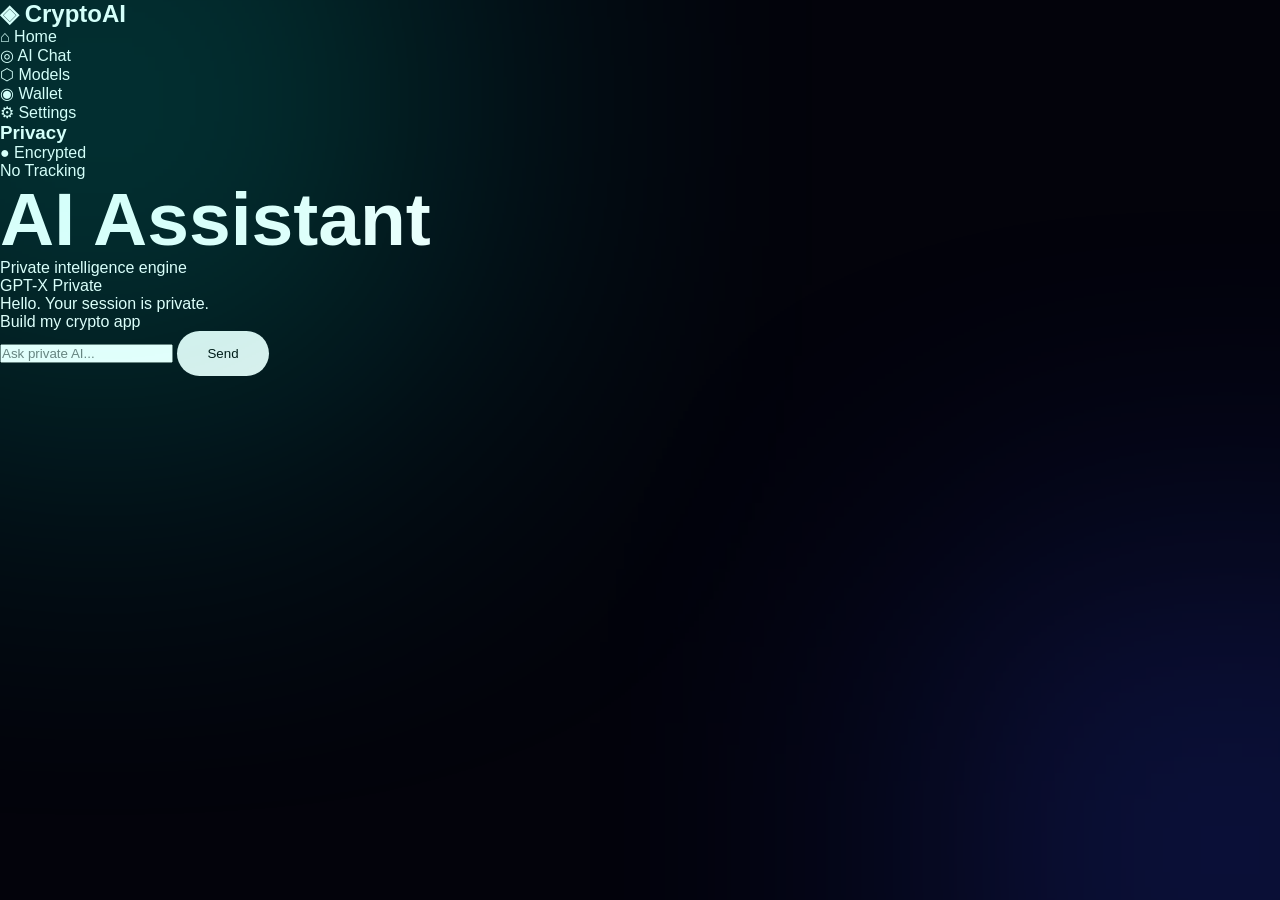
==== dashboard.html @ 62387738 "Add initial CryptoAI Dashboard HTML structure" ====
<!DOCTYPE html>

<html>

<head>

<title>CryptoAI Dashboard</title>

<link rel="stylesheet" href="style.css">

</head>


<body>


<div class="dashboard">


<aside class="sidebar">


<h2>
◈ CryptoAI
</h2>


<div class="menu">

<p>⌂ Home</p>

<p>◎ AI Chat</p>

<p>⬡ Models</p>

<p>◉ Wallet</p>

<p>⚙ Settings</p>

</div>



<div class="privacy-box">

<h3>
Privacy
</h3>

<p>
● Encrypted
</p>

<p>
No Tracking
</p>


</div>


</aside>





<main class="main-panel">


<header>


<div>

<h1>
AI Assistant
</h1>

<p>
Private intelligence engine
</p>

</div>




<div class="model">

GPT-X Private

</div>


</header>





<section class="chat">


<div class="message ai">

Hello. 
Your session is private.

</div>



<div class="message user">

Build my crypto app

</div>


</section>




<footer>


<input

placeholder="Ask private AI..."

>


<button>

Send

</button>


</footer>



</main>




</div>


<script src="script.js"></script>


</body>

</html>
---- style.css ----
*{

margin:0;
padding:0;
box-sizing:border-box;
font-family:Inter,Arial;

}


body{

background:#03030b;
color:white;
overflow-x:hidden;

}



/* background */

body:before{

content:"";

position:fixed;

width:600px;
height:600px;

background:#00ffe1;

filter:blur(180px);

opacity:.25;

top:-200px;
left:-200px;

}



body:after{

content:"";

position:fixed;

width:500px;
height:500px;

background:#304cff;

filter:blur(170px);

opacity:.3;

right:-200px;
bottom:-200px;

}



nav{

height:90px;

display:flex;
align-items:center;
justify-content:space-between;

padding:0 7%;

}



.logo{

font-size:28px;

font-weight:800;

color:#00ffe1;

}



.nav-links{

display:flex;

gap:35px;

}



.nav-links a{

opacity:.8;

}



button{

cursor:pointer;

border:none;

border-radius:30px;

padding:15px 30px;

}



.nav-btn,
.primary{

background:#00ffe1;

color:black;

font-weight:bold;

}





.hero{

min-height:80vh;

display:flex;

align-items:center;

justify-content:space-around;

padding:50px 7%;

gap:40px;

}



.hero-content{

max-width:600px;

}



.badge{

display:inline-block;

padding:10px 20px;

border-radius:30px;

background:rgba(255,255,255,.08);

backdrop-filter:blur(20px);

margin-bottom:20px;

}



h1{

font-size:75px;

line-height:1.05;

}



.hero p{

font-size:22px;

opacity:.7;

margin:30px 0;

}



.secondary{

background:rgba(255,255,255,.1);

color:white;

margin-left:15px;

}



.ai-card{

width:380px;

height:450px;

background:

rgba(255,255,255,.08);

border-radius:40px;

backdrop-filter:blur(30px);

padding:30px;

box-shadow:

0 0 50px #00ffe144;


transform:

rotateY(-15deg);


}



.orb{

width:220px;
height:220px;

margin:auto;


border-radius:50%;


background:

radial-gradient(circle,#fff,#00ffe1,#304cff);


box-shadow:

0 0 80px #00ffe1;


animation:pulse 3s infinite;

}



.card-content{

margin-top:30px;

}



.status{

margin-top:20px;

color:#00ffe1;

}





.services{

padding:80px 7%;

}



.services h2{

font-size:45px;

margin-bottom:40px;

}



.cards{

display:grid;

grid-template-columns:

repeat(3,1fr);

gap:25px;

}



.card{

background:

rgba(255,255,255,.07);

padding:40px;

border-radius:30px;

backdrop-filter:blur(20px);

transition:.3s;

}



.card:hover{

transform:translateY(-15px);

box-shadow:

0 20px 60px #00ffe133;

}




@keyframes pulse{

0%{

transform:scale(1);

}


50%{

transform:scale(1.1);

}


100%{

transform:scale(1);

}


}





@media(max-width:900px){


.hero{

flex-direction:column;

}



h1{

font-size:45px;

}


.cards{

grid-template-columns:1fr;

}



.nav-links{

display:none;

}



}
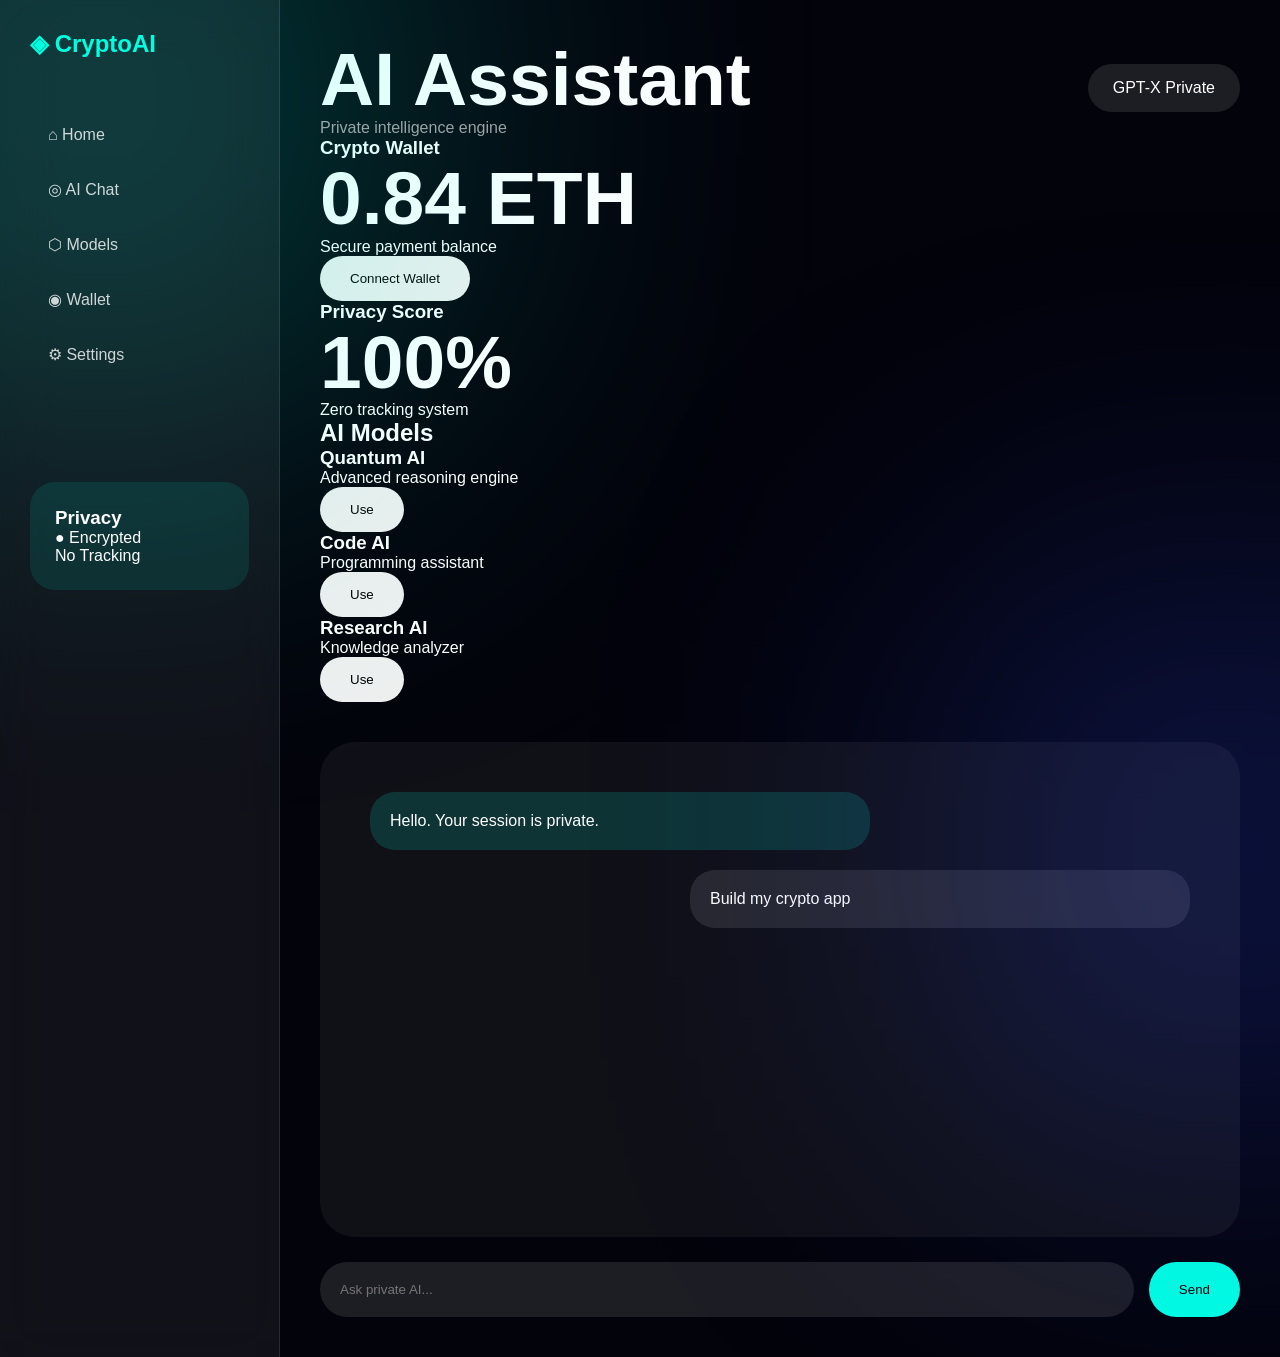
==== commit 6aba492b: "Add wallet and AI model sections to dashboard" ====
--- a/dashboard.html
+++ b/dashboard.html
@@ -96,7 +96,139 @@
 </header>
 
 
-
+<!-- WALLET AREA -->
+
+<section class="wallet-section">
+
+
+<div class="wallet-card">
+
+<h3>
+Crypto Wallet
+</h3>
+
+
+<h1>
+0.84 ETH
+</h1>
+
+
+<p>
+Secure payment balance
+</p>
+
+
+<button>
+Connect Wallet
+</button>
+
+
+</div>
+
+
+
+<div class="wallet-card">
+
+<h3>
+Privacy Score
+</h3>
+
+
+<h1>
+100%
+</h1>
+
+
+<p>
+Zero tracking system
+</p>
+
+
+</div>
+
+
+</section>
+
+
+
+
+
+<!-- AI MARKET -->
+
+<section class="market">
+
+
+<h2>
+AI Models
+</h2>
+
+
+
+<div class="model-grid">
+
+
+
+<div class="model-card">
+
+<h3>
+Quantum AI
+</h3>
+
+<p>
+Advanced reasoning engine
+</p>
+
+<button>
+Use
+</button>
+
+</div>
+
+
+
+
+<div class="model-card">
+
+<h3>
+Code AI
+</h3>
+
+<p>
+Programming assistant
+</p>
+
+<button>
+Use
+</button>
+
+</div>
+
+
+
+
+
+<div class="model-card">
+
+<h3>
+Research AI
+</h3>
+
+<p>
+Knowledge analyzer
+</p>
+
+<button>
+Use
+</button>
+
+</div>
+
+
+
+</div>
+
+
+</section>
 
 
 <section class="chat">
--- a/style.css
+++ b/style.css
@@ -419,3 +419,237 @@
 
 
 }
+/* DASHBOARD */
+
+
+.dashboard{
+
+display:flex;
+
+min-height:100vh;
+
+}
+
+
+
+.sidebar{
+
+width:280px;
+
+padding:30px;
+
+background:
+
+rgba(255,255,255,.06);
+
+backdrop-filter:blur(25px);
+
+border-right:1px solid rgba(255,255,255,.1);
+
+}
+
+
+
+.sidebar h2{
+
+color:#00ffe1;
+
+margin-bottom:50px;
+
+}
+
+
+
+.menu p{
+
+padding:18px;
+
+opacity:.8;
+
+cursor:pointer;
+
+}
+
+
+
+.menu p:hover{
+
+background:rgba(255,255,255,.1);
+
+border-radius:15px;
+
+}
+
+
+
+.privacy-box{
+
+margin-top:100px;
+
+padding:25px;
+
+border-radius:25px;
+
+background:rgba(0,255,220,.1);
+
+}
+
+
+
+.main-panel{
+
+flex:1;
+
+padding:40px;
+
+}
+
+
+
+header{
+
+display:flex;
+
+justify-content:space-between;
+
+align-items:center;
+
+}
+
+
+
+header p{
+
+opacity:.6;
+
+}
+
+
+
+.model{
+
+background:rgba(255,255,255,.1);
+
+padding:15px 25px;
+
+border-radius:30px;
+
+}
+
+
+
+
+.chat{
+
+margin-top:40px;
+
+height:55vh;
+
+padding:30px;
+
+background:
+
+rgba(255,255,255,.05);
+
+border-radius:35px;
+
+overflow:auto;
+
+}
+
+
+
+
+.message{
+
+max-width:500px;
+
+padding:20px;
+
+margin:20px;
+
+border-radius:25px;
+
+}
+
+
+
+.ai{
+
+background:rgba(0,255,220,.15);
+
+}
+
+
+
+.user{
+
+background:rgba(255,255,255,.1);
+
+margin-left:auto;
+
+}
+
+
+
+
+
+footer{
+
+margin-top:25px;
+
+display:flex;
+
+gap:15px;
+
+}
+
+
+
+footer input{
+
+flex:1;
+
+padding:20px;
+
+border-radius:30px;
+
+border:none;
+
+background:
+
+rgba(255,255,255,.1);
+
+color:white;
+
+}
+
+
+
+footer button{
+
+background:#00ffe1;
+
+}
+
+
+
+
+
+@media(max-width:800px){
+
+
+.sidebar{
+
+display:none;
+
+}
+
+
+.main-panel{
+
+padding:20px;
+
+}
+
+}
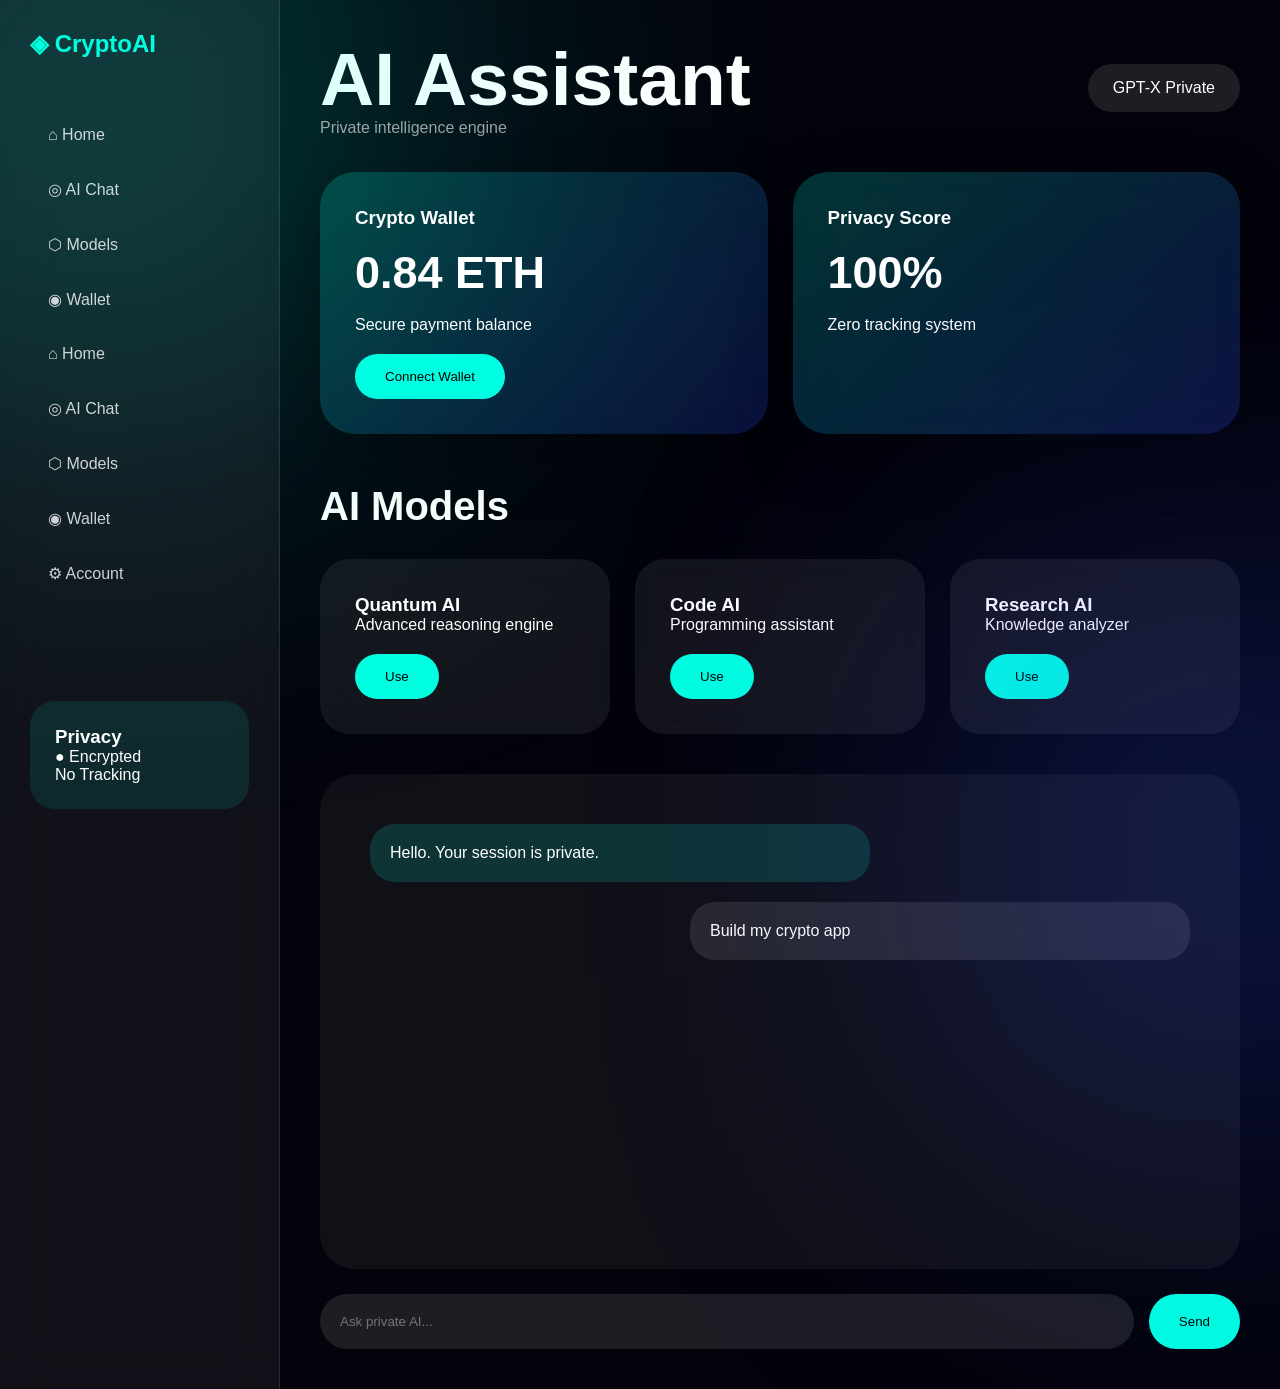
==== commit 09ed6651: "Add navigation menu to dashboard.html Added a navigation menu with links to Home, AI Chat, Models, W" ====
--- a/dashboard.html
+++ b/dashboard.html
@@ -35,7 +35,34 @@
 
 <p>◉ Wallet</p>
 
-<p>⚙ Settings</p>
+<div class="menu">
+
+<a href="dashboard.html">
+<p>⌂ Home</p>
+</a>
+
+
+<a href="dashboard.html">
+<p>◎ AI Chat</p>
+</a>
+
+
+<a href="dashboard.html">
+<p>⬡ Models</p>
+</a>
+
+
+<a href="dashboard.html">
+<p>◉ Wallet</p>
+</a>
+
+
+<a href="login.html">
+<p>⚙ Account</p>
+</a>
+
+
+</div>
 
 </div>
 
--- a/style.css
+++ b/style.css
@@ -653,3 +653,434 @@
 }
 
 }
+/* WALLET */
+
+
+.wallet-section{
+
+display:grid;
+
+grid-template-columns:repeat(2,1fr);
+
+gap:25px;
+
+margin-top:35px;
+
+}
+
+
+
+.wallet-card{
+
+padding:35px;
+
+border-radius:35px;
+
+background:
+
+linear-gradient(
+135deg,
+rgba(0,255,220,.2),
+rgba(48,76,255,.2)
+);
+
+
+backdrop-filter:blur(25px);
+
+box-shadow:
+
+0 20px 60px rgba(0,0,0,.3);
+
+}
+
+
+
+.wallet-card h1{
+
+font-size:45px;
+
+margin:20px 0;
+
+}
+
+
+
+.wallet-card button{
+
+margin-top:20px;
+
+background:#00ffe1;
+
+}
+
+
+
+/* MARKET */
+
+
+.market{
+
+margin-top:50px;
+
+}
+
+
+
+.market h2{
+
+font-size:40px;
+
+}
+
+
+
+.model-grid{
+
+display:grid;
+
+grid-template-columns:repeat(3,1fr);
+
+gap:25px;
+
+margin-top:30px;
+
+}
+
+
+
+.model-card{
+
+padding:35px;
+
+border-radius:30px;
+
+
+background:
+
+rgba(255,255,255,.07);
+
+
+backdrop-filter:blur(20px);
+
+
+transition:.3s;
+
+}
+
+
+
+.model-card:hover{
+
+transform:
+
+translateY(-15px)
+scale(1.02);
+
+
+}
+
+
+
+.model-card button{
+
+margin-top:20px;
+
+background:#00ffe1;
+
+}
+
+
+
+
+
+@media(max-width:900px){
+
+
+.wallet-section,
+.model-grid{
+
+grid-template-columns:1fr;
+
+}
+
+}
+/* LOADER */
+
+
+.loader{
+
+position:fixed;
+
+inset:0;
+
+background:#03030b;
+
+display:flex;
+
+align-items:center;
+
+justify-content:center;
+
+z-index:9999;
+
+
+animation:hideLoader 2s forwards;
+
+}
+
+
+
+.loader-logo{
+
+font-size:50px;
+
+font-weight:bold;
+
+color:#00ffe1;
+
+
+animation:loadingPulse 1s infinite;
+
+}
+
+
+
+
+
+@keyframes hideLoader{
+
+
+0%{
+
+opacity:1;
+
+}
+
+
+80%{
+
+opacity:1;
+
+}
+
+
+100%{
+
+opacity:0;
+
+pointer-events:none;
+
+}
+
+}
+
+
+
+
+
+@keyframes loadingPulse{
+
+
+50%{
+
+transform:scale(1.15);
+
+}
+
+}
+
+
+
+
+
+
+/* PARTICLES */
+
+
+.particles{
+
+position:fixed;
+
+inset:0;
+
+overflow:hidden;
+
+z-index:-2;
+
+}
+
+
+
+.particles:before{
+
+content:"";
+
+position:absolute;
+
+
+width:10px;
+
+height:10px;
+
+background:#00ffe1;
+
+border-radius:50%;
+
+
+box-shadow:
+
+100px 200px #00ffe1,
+300px 500px #304cff,
+700px 300px #00ffe1,
+900px 700px #304cff,
+1200px 200px #00ffe1;
+
+
+animation:
+
+moveParticles 15s linear infinite;
+
+}
+
+
+
+
+@keyframes moveParticles{
+
+
+from{
+
+transform:
+translateY(0);
+
+}
+
+
+to{
+
+transform:
+translateY(-1000px);
+
+}
+
+
+}
+
+
+
+
+
+
+/* smooth */
+
+
+*{
+
+scroll-behavior:smooth;
+
+}
+
+
+
+a{
+
+text-decoration:none;
+
+color:white;
+
+}
+/* LOGIN */
+
+
+.login-page{
+
+height:100vh;
+
+display:flex;
+
+align-items:center;
+
+justify-content:center;
+
+}
+
+
+
+.login-card{
+
+width:420px;
+
+padding:45px;
+
+border-radius:35px;
+
+
+background:
+
+rgba(255,255,255,.08);
+
+
+backdrop-filter:blur(30px);
+
+
+box-shadow:
+
+0 0 80px rgba(0,255,220,.2);
+
+
+}
+
+
+
+.login-card h1{
+
+font-size:45px;
+
+}
+
+
+
+.login-card input{
+
+width:100%;
+
+margin-top:20px;
+
+padding:18px;
+
+
+border-radius:20px;
+
+border:none;
+
+
+background:
+
+rgba(255,255,255,.1);
+
+
+color:white;
+
+}
+
+
+
+.login-card button{
+
+margin-top:25px;
+
+width:100%;
+
+background:#00ffe1;
+
+}
+
+
+
+.security{
+
+margin-top:25px;
+
+opacity:.7;
+
+}
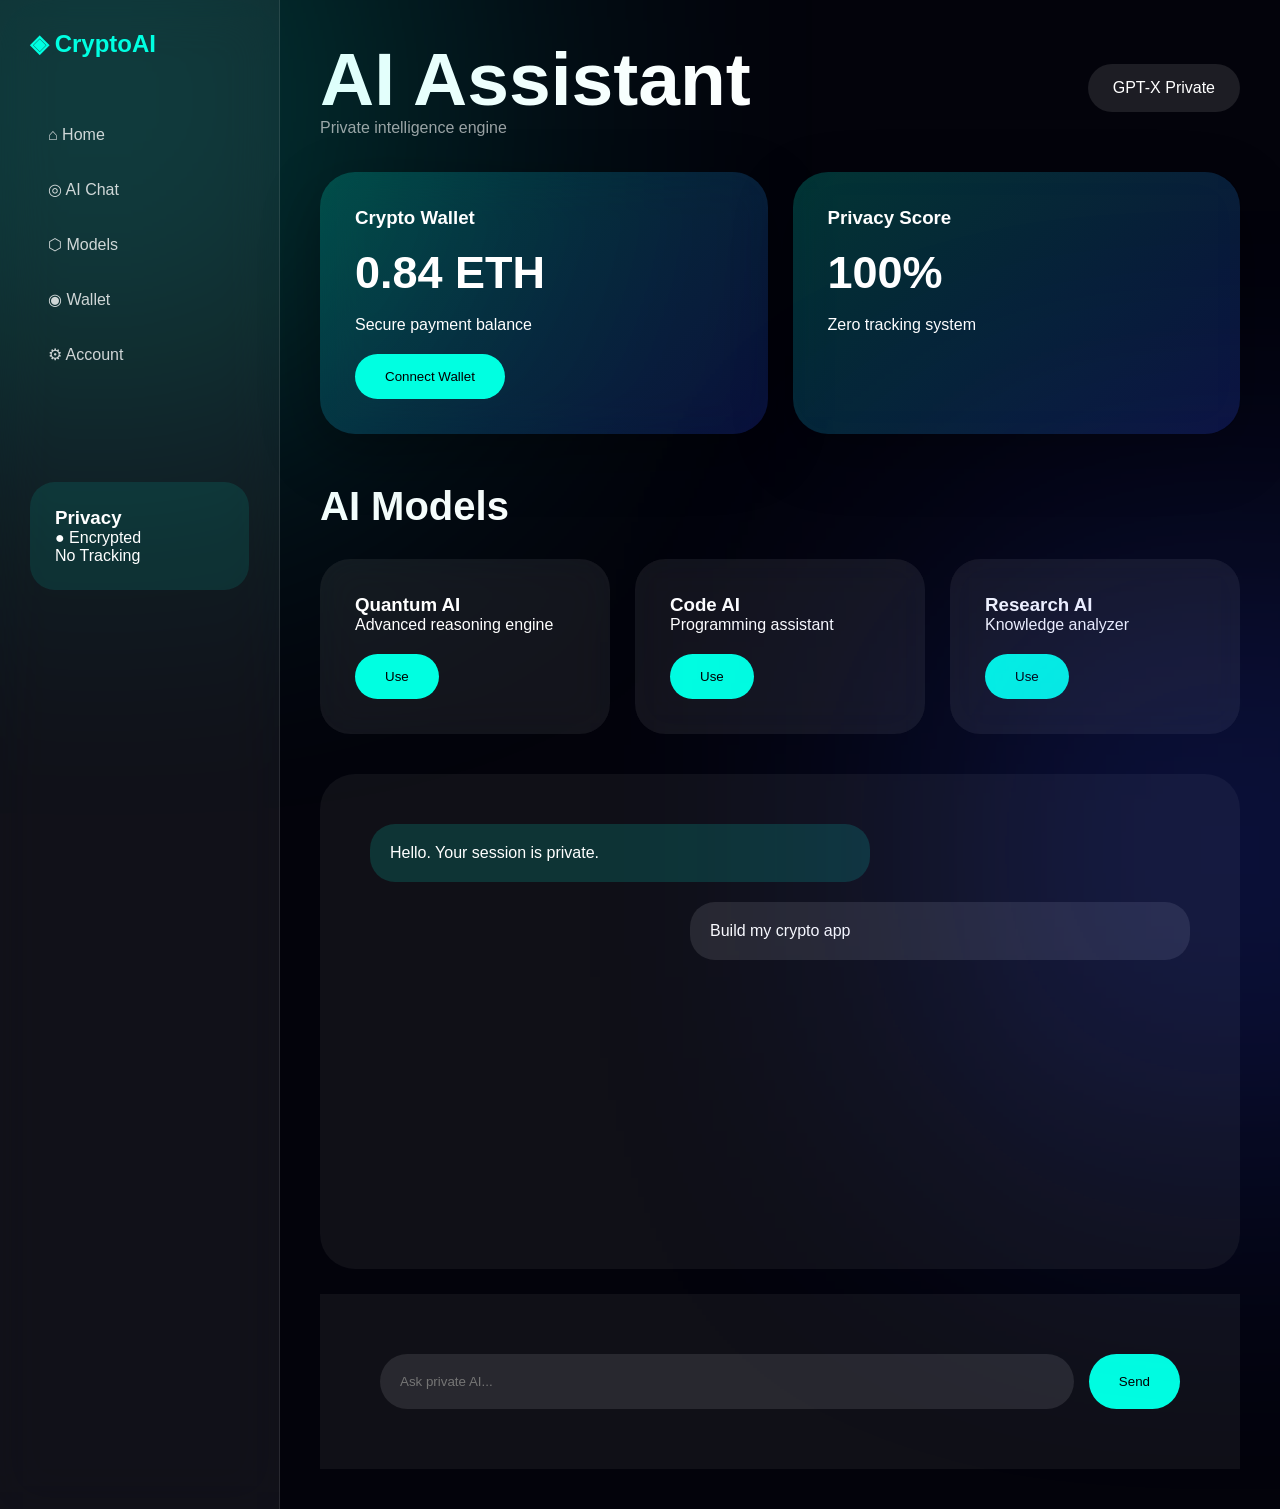
==== commit 1c364c8a: "Add files via upload" ====
--- a/dashboard.html
+++ b/dashboard.html
@@ -27,32 +27,22 @@
 
 <div class="menu">
 
+<a href="dashboard.html" class="active">
 <p>⌂ Home</p>
-
+</a>
+
+
+<a href="#chat">
 <p>◎ AI Chat</p>
-
+</a>
+
+
+<a href="#models">
 <p>⬡ Models</p>
-
-<p>◉ Wallet</p>
-
-<div class="menu">
-
-<a href="dashboard.html">
-<p>⌂ Home</p>
-</a>
-
-
-<a href="dashboard.html">
-<p>◎ AI Chat</p>
-</a>
-
-
-<a href="dashboard.html">
-<p>⬡ Models</p>
-</a>
-
-
-<a href="dashboard.html">
+</a>
+
+
+<a href="#wallet">
 <p>◉ Wallet</p>
 </a>
 
@@ -61,8 +51,6 @@
 <p>⚙ Account</p>
 </a>
 
-
-</div>
 
 </div>
 
@@ -125,7 +113,7 @@
 
 <!-- WALLET AREA -->
 
-<section class="wallet-section">
+<section class="wallet-section" id="wallet">
 
 
 <div class="wallet-card">
@@ -145,7 +133,7 @@
 </p>
 
 
-<button>
+<button id="connect-wallet-btn">
 Connect Wallet
 </button>
 
@@ -182,7 +170,7 @@
 
 <!-- AI MARKET -->
 
-<section class="market">
+<section class="market" id="models">
 
 
 <h2>
@@ -205,7 +193,7 @@
 Advanced reasoning engine
 </p>
 
-<button>
+<button class="use-model-btn" data-model="Quantum AI">
 Use
 </button>
 
@@ -224,7 +212,7 @@
 Programming assistant
 </p>
 
-<button>
+<button class="use-model-btn" data-model="Code AI">
 Use
 </button>
 
@@ -244,7 +232,7 @@
 Knowledge analyzer
 </p>
 
-<button>
+<button class="use-model-btn" data-model="Research AI">
 Use
 </button>
 
@@ -258,8 +246,7 @@
 </section>
 
 
-<section class="chat">
-
+<section class="chat" id="chat">
 
 <div class="message ai">
 
@@ -281,18 +268,19 @@
 
 
 
-
 <footer>
 
 
 <input
-
+type="text"
+id="chat-input"
+name="chat-input"
 placeholder="Ask private AI..."
-
+autocomplete="off"
 >
 
 
-<button>
+<button id="send-btn">
 
 Send
 
--- a/style.css
+++ b/style.css
@@ -66,6 +66,8 @@
 
 nav{
 
+position:relative;
+
 height:90px;
 
 display:flex;
@@ -419,6 +421,61 @@
 
 
 }
+
+
+/* MOBILE NAV TOGGLE */
+
+.nav-toggle{
+
+display:none;
+
+background:rgba(255,255,255,.1);
+
+color:white;
+
+font-size:22px;
+
+padding:10px 16px;
+
+}
+
+
+@media(max-width:900px){
+
+.nav-toggle{
+
+display:block;
+
+}
+
+}
+
+
+.nav-links.open{
+
+display:flex;
+
+flex-direction:column;
+
+position:absolute;
+
+top:90px;
+
+left:0;
+
+right:0;
+
+background:#03030b;
+
+padding:25px 7%;
+
+gap:20px;
+
+z-index:50;
+
+border-bottom:1px solid rgba(255,255,255,.1);
+
+}
 /* DASHBOARD */
 
 
@@ -594,7 +651,7 @@
 
 
 
-footer{
+.main-panel footer{
 
 margin-top:25px;
 
@@ -606,7 +663,7 @@
 
 
 
-footer input{
+.main-panel footer input{
 
 flex:1;
 
@@ -626,7 +683,7 @@
 
 
 
-footer button{
+.main-panel footer button{
 
 background:#00ffe1;
 
@@ -994,7 +1051,7 @@
 
 .login-page{
 
-height:100vh;
+min-height:calc(100vh - 90px);
 
 display:flex;
 
@@ -1002,6 +1059,8 @@
 
 justify-content:center;
 
+padding:40px 20px;
+
 }
 
 
@@ -1084,3 +1143,143 @@
 opacity:.7;
 
 }
+/* SECURITY */
+
+
+.security-section,
+.pricing{
+
+padding:100px 7%;
+
+}
+
+
+
+.security-section h2,
+.pricing h2{
+
+font-size:50px;
+
+margin-bottom:50px;
+
+}
+
+
+
+.security-grid,
+.price-grid{
+
+display:grid;
+
+grid-template-columns:repeat(3,1fr);
+
+gap:30px;
+
+}
+
+
+
+
+.security-card,
+.price-card{
+
+padding:40px;
+
+border-radius:35px;
+
+
+background:
+
+rgba(255,255,255,.07);
+
+
+backdrop-filter:blur(25px);
+
+
+transition:.3s;
+
+}
+
+
+
+
+.security-card:hover,
+.price-card:hover{
+
+transform:translateY(-15px);
+
+box-shadow:
+
+0 30px 80px rgba(0,255,220,.2);
+
+}
+
+
+
+
+.price-card h1{
+
+font-size:45px;
+
+margin:20px 0;
+
+}
+
+
+
+.price-card button{
+
+margin-top:25px;
+
+background:#00ffe1;
+
+}
+
+
+
+.premium{
+
+border:
+
+1px solid #00ffe1;
+
+}
+
+
+
+
+footer{
+
+padding:60px;
+
+text-align:center;
+
+
+background:
+
+rgba(255,255,255,.05);
+
+}
+
+
+
+footer h2{
+
+color:#00ffe1;
+
+}
+
+
+
+
+
+@media(max-width:900px){
+
+.security-grid,
+.price-grid{
+
+grid-template-columns:1fr;
+
+}
+
+}
